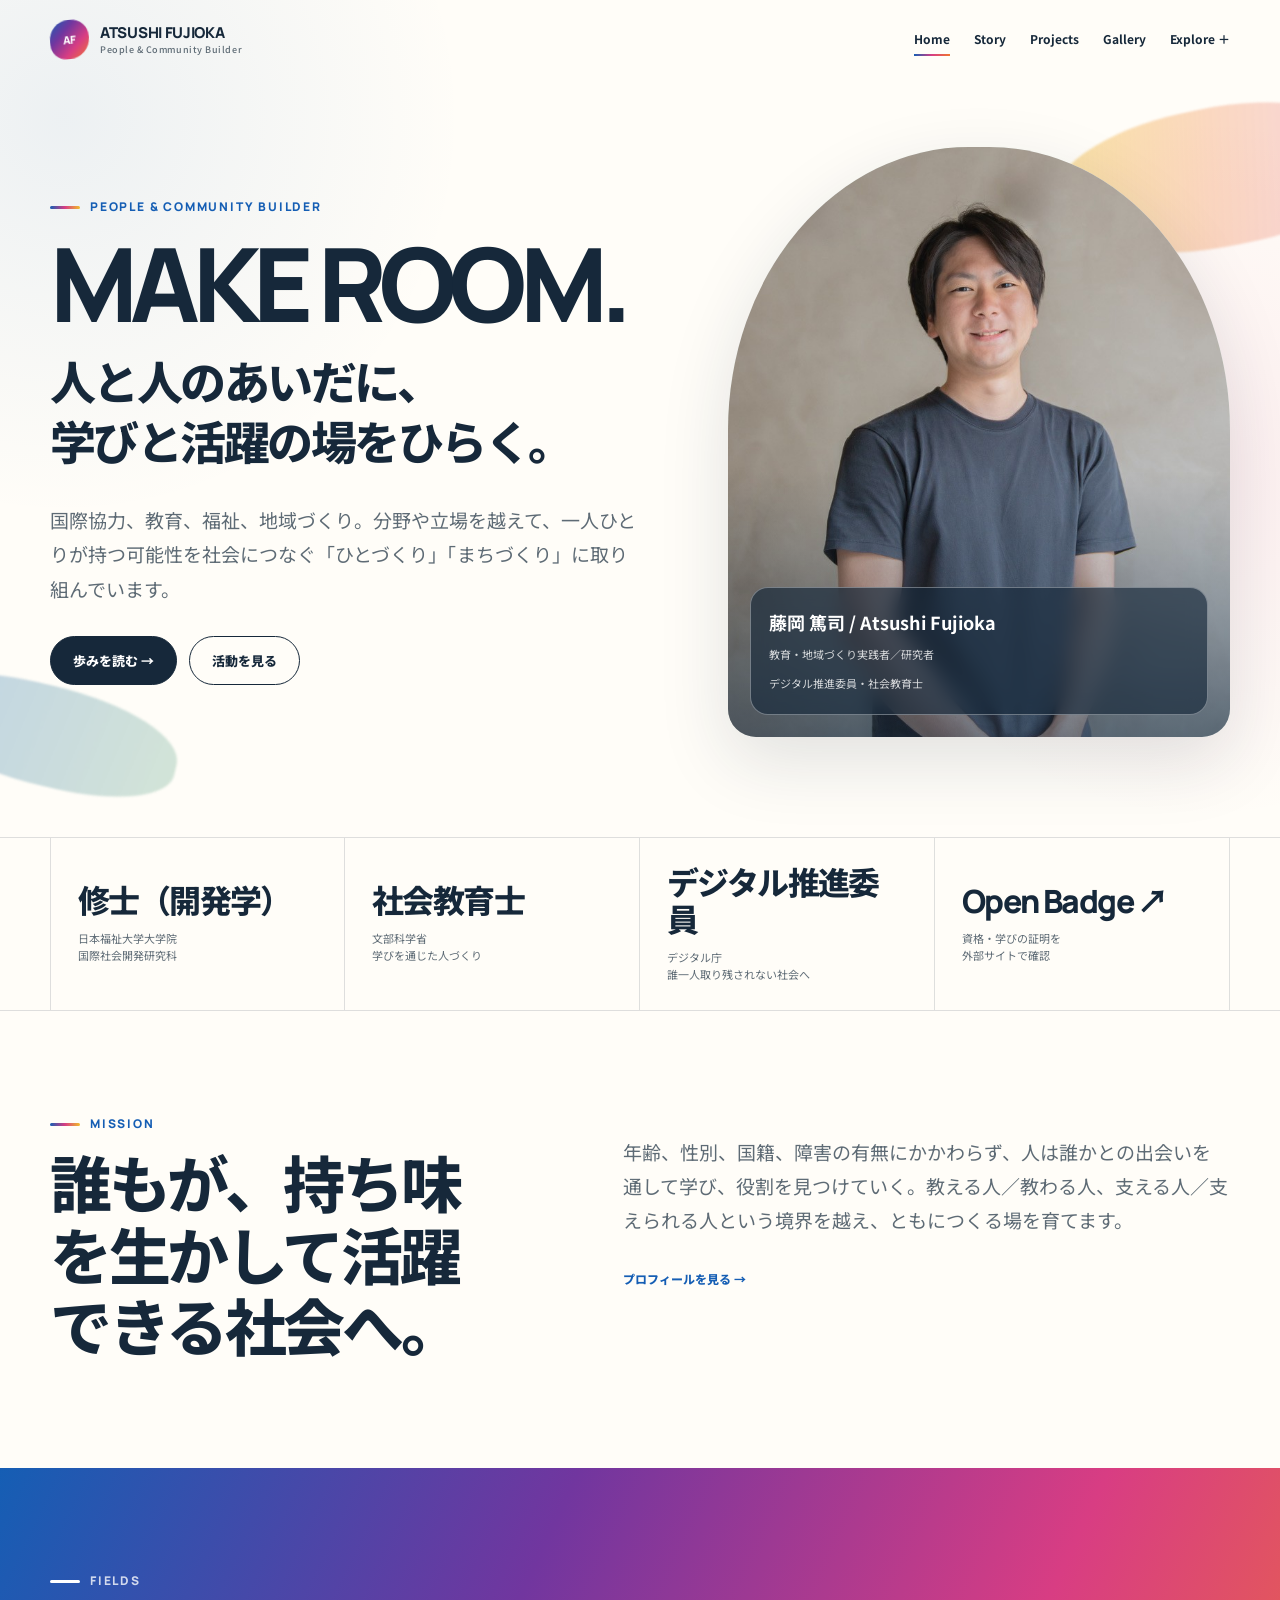
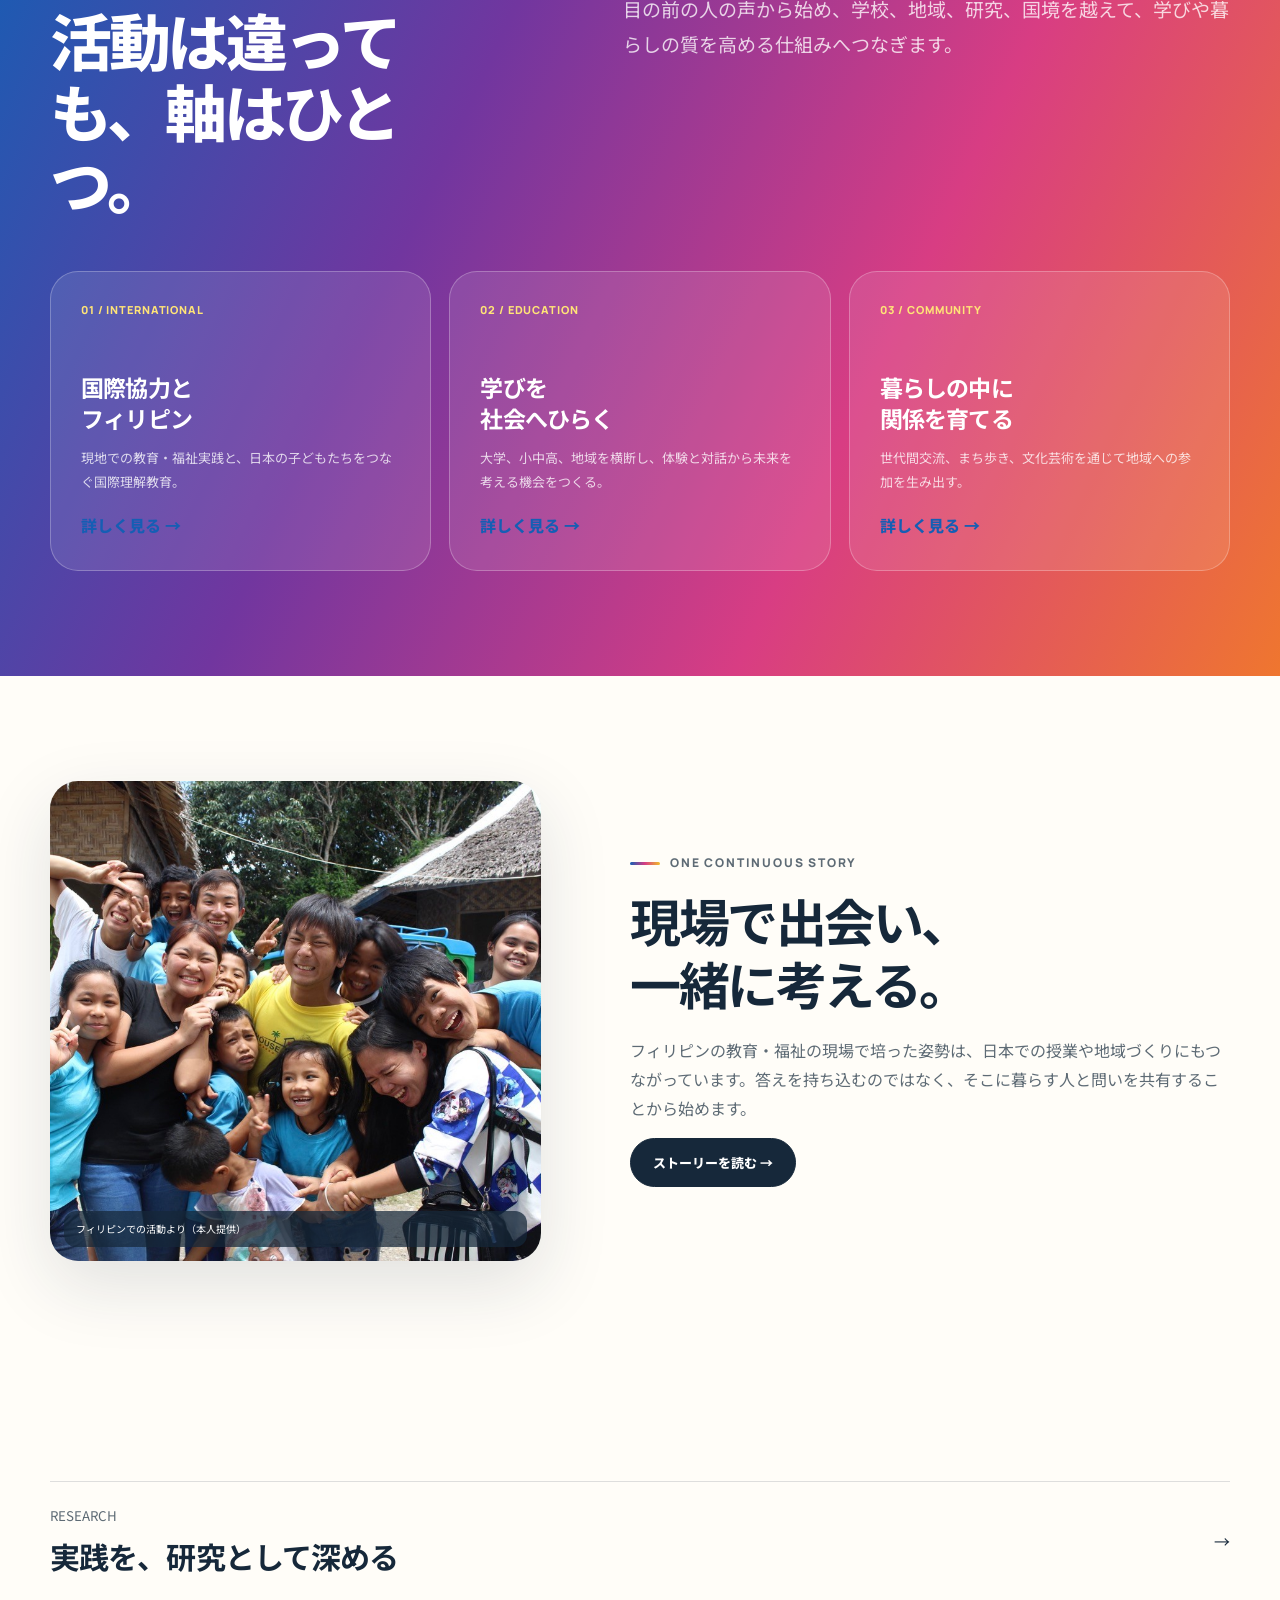
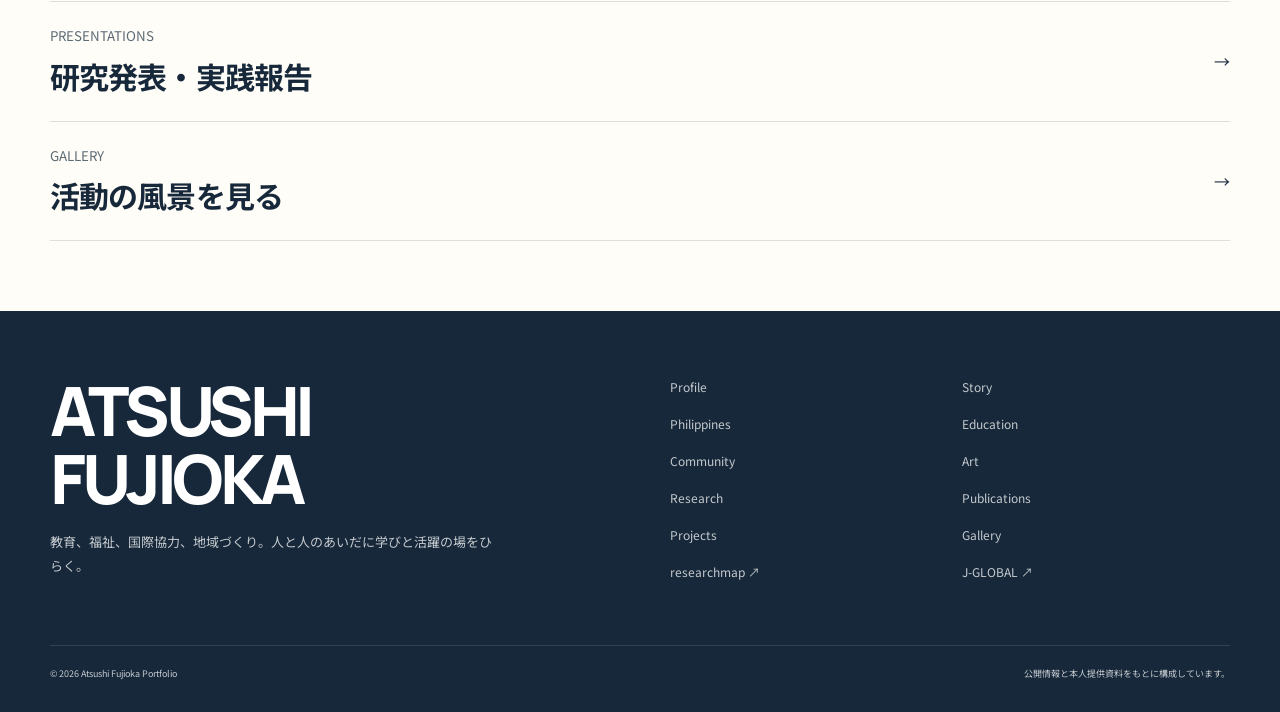
==== index.html @ 7da1eeb3 "Add Atsushi Fujioka portfolio site Present verified education, community, research, and internationa" ====
<!doctype html>
<html lang="ja">
<head>
  <meta charset="utf-8"><meta name="viewport" content="width=device-width,initial-scale=1">
  <meta name="description" content="藤岡篤司の公式ポートフォリオ。国際協力、教育、福祉、地域づくりを横断し、誰もが活躍できる学びと暮らしを育てる実践を紹介します。">
  <meta property="og:title" content="藤岡篤司 | ひとづくり・まちづくり"><meta property="og:description" content="人と人のあいだに、学びと活躍の場をひらく。"><meta property="og:type" content="website"><meta property="og:image" content="assets/images/profile-full.jpg">
  <title>藤岡篤司 | ひとづくり・まちづくり</title>
  <link rel="preconnect" href="https://fonts.googleapis.com"><link rel="preconnect" href="https://fonts.gstatic.com" crossorigin>
  <link href="https://fonts.googleapis.com/css2?family=Manrope:wght@500;700;800&family=Noto+Sans+JP:wght@400;500;700;900&display=swap" rel="stylesheet">
  <link rel="stylesheet" href="styles.css"><script src="script.js" defer></script>
</head>
<body>
  <div data-site-header></div>
  <main id="main">
    <section class="hero"><div class="container hero-grid">
      <div class="hero-copy reveal">
        <p class="eyebrow">People & Community Builder</p>
        <h1 class="display">MAKE ROOM.<span class="jp">人と人のあいだに、<br>学びと活躍の場をひらく。</span></h1>
        <p class="lead">国際協力、教育、福祉、地域づくり。分野や立場を越えて、一人ひとりが持つ可能性を社会につなぐ「ひとづくり」「まちづくり」に取り組んでいます。</p>
        <div class="hero-actions"><a class="button" href="story.html">歩みを読む →</a><a class="button button-light" href="projects.html">活動を見る</a></div>
      </div>
      <figure class="portrait reveal"><img src="assets/images/profile-full.jpg" alt="穏やかな表情で立つ藤岡篤司" width="682" height="1024"><figcaption><strong>藤岡 篤司 / Atsushi Fujioka</strong><span>教育・地域づくり実践者／研究者<br>デジタル推進委員・社会教育士</span></figcaption></figure>
    </div></section>
    <section class="proof-strip"><div class="container proof-grid">
      <div class="proof-item"><span class="proof-value">修士（開発学）</span><span class="proof-label">日本福祉大学大学院<br>国際社会開発研究科</span></div>
      <div class="proof-item"><span class="proof-value">社会教育士</span><span class="proof-label">文部科学省<br>学びを通じた人づくり</span></div>
      <div class="proof-item"><span class="proof-value">デジタル推進委員</span><span class="proof-label">デジタル庁<br>誰一人取り残されない社会へ</span></div>
      <a class="proof-item" href="https://www.openbadge-global.com/api/v1.0/openBadge/v2/Wallet/Public/GetAssertionShare/eGNsNVZVbk5oZUk2REtxVVVteVFwZz09" target="_blank" rel="noopener"><span class="proof-value">Open Badge ↗</span><span class="proof-label">資格・学びの証明を<br>外部サイトで確認</span></a>
    </div></section>
    <section class="section"><div class="container split">
      <div class="reveal"><p class="eyebrow">Mission</p><h2 class="section-title">誰もが、持ち味を生かして活躍できる社会へ。</h2></div>
      <div class="reveal"><p class="lead">年齢、性別、国籍、障害の有無にかかわらず、人は誰かとの出会いを通して学び、役割を見つけていく。教える人／教わる人、支える人／支えられる人という境界を越え、ともにつくる場を育てます。</p><a class="source-link" href="profile.html">プロフィールを見る →</a></div>
    </div></section>
    <section class="section color-band"><div class="container">
      <div class="split"><div class="reveal"><p class="eyebrow">Fields</p><h2 class="section-title">活動は違っても、軸はひとつ。</h2></div><p class="lead reveal">目の前の人の声から始め、学校、地域、研究、国境を越えて、学びや暮らしの質を高める仕組みへつなぎます。</p></div>
      <div class="cards">
        <a class="card reveal" href="philippines.html"><span class="card-tag">01 / INTERNATIONAL</span><h3>国際協力と<br>フィリピン</h3><p>現地での教育・福祉実践と、日本の子どもたちをつなぐ国際理解教育。</p><span class="arrow">詳しく見る →</span></a>
        <a class="card reveal" href="education.html"><span class="card-tag">02 / EDUCATION</span><h3>学びを<br>社会へひらく</h3><p>大学、小中高、地域を横断し、体験と対話から未来を考える機会をつくる。</p><span class="arrow">詳しく見る →</span></a>
        <a class="card reveal" href="community.html"><span class="card-tag">03 / COMMUNITY</span><h3>暮らしの中に<br>関係を育てる</h3><p>世代間交流、まち歩き、文化芸術を通じて地域への参加を生み出す。</p><span class="arrow">詳しく見る →</span></a>
      </div>
    </div></section>
    <section class="section"><div class="container feature">
      <figure class="feature-media reveal"><img src="assets/images/house-of-joy.jpg" alt="フィリピンの子どもたちやスタッフと笑顔で集まる藤岡篤司" width="1024" height="767" loading="lazy"><figcaption>フィリピンでの活動より（本人提供）</figcaption></figure>
      <div class="feature-copy reveal"><p class="eyebrow">One continuous story</p><h2>現場で出会い、<br>一緒に考える。</h2><p>フィリピンの教育・福祉の現場で培った姿勢は、日本での授業や地域づくりにもつながっています。答えを持ち込むのではなく、そこに暮らす人と問いを共有することから始めます。</p><a class="button" href="story.html">ストーリーを読む →</a></div>
    </div></section>
    <section class="section-tight"><div class="container link-list">
      <a href="research.html"><span><small>RESEARCH</small><strong>実践を、研究として深める</strong></span><span>→</span></a>
      <a href="publications.html"><span><small>PRESENTATIONS</small><strong>研究発表・実践報告</strong></span><span>→</span></a>
      <a href="gallery.html"><span><small>GALLERY</small><strong>活動の風景を見る</strong></span><span>→</span></a>
    </div></section>
  </main>
  <div data-site-footer></div>
</body>
</html>
---- styles.css ----
:root {
  --ink: #16283a;
  --muted: #5e6b75;
  --paper: #fffdf8;
  --white: #fff;
  --blue: #155eb4;
  --purple: #71369f;
  --pink: #d83d83;
  --orange: #ef762f;
  --yellow: #f1bd2a;
  --green: #368f62;
  --line: rgba(22, 40, 58, .14);
  --shadow: 0 24px 70px rgba(22, 40, 58, .13);
  --radius: 28px;
  --max: 1180px;
}

* { box-sizing: border-box; }
html { scroll-behavior: smooth; }
body {
  margin: 0;
  color: var(--ink);
  background:
    radial-gradient(circle at 5% 3%, rgba(21,94,180,.08), transparent 25rem),
    radial-gradient(circle at 94% 12%, rgba(216,61,131,.08), transparent 22rem),
    var(--paper);
  font-family: "Noto Sans JP", "Hiragino Kaku Gothic ProN", sans-serif;
  line-height: 1.8;
  -webkit-font-smoothing: antialiased;
}
body.menu-open { overflow: hidden; }
a { color: inherit; text-decoration: none; }
img { display: block; max-width: 100%; }
button { font: inherit; }
.container { width: min(calc(100% - 40px), var(--max)); margin-inline: auto; }
.skip-link { position: fixed; top: 8px; left: 8px; z-index: 300; padding: 10px 16px; color: white; background: var(--ink); transform: translateY(-160%); }
.skip-link:focus { transform: none; }

.site-header { position: sticky; top: 0; z-index: 100; border-bottom: 1px solid transparent; transition: .25s; }
.site-header.scrolled { border-color: var(--line); background: rgba(255,253,248,.92); backdrop-filter: blur(18px); }
.nav { width: min(calc(100% - 40px), var(--max)); min-height: 78px; margin: auto; display: flex; align-items: center; justify-content: space-between; gap: 30px; }
.brand { display: flex; align-items: center; gap: 11px; font: 800 15px/1 "Manrope", sans-serif; letter-spacing: -.02em; }
.brand-mark { width: 39px; height: 39px; border-radius: 50% 44% 52% 40%; display: grid; place-items: center; color: white; background: linear-gradient(135deg,var(--blue),var(--purple),var(--pink),var(--orange)); font-size: 11px; transform: rotate(-5deg); }
.brand small { display: block; margin-top: 5px; color: var(--muted); font: 500 9px/1 "Noto Sans JP", sans-serif; letter-spacing: .06em; }
.nav-links { display: flex; align-items: center; gap: 24px; font-size: 12px; font-weight: 700; }
.nav-links > a, .menu-button { position: relative; border: 0; padding: 8px 0; color: inherit; background: none; cursor: pointer; }
.nav-links > a::after, .menu-button::after { content: ""; position: absolute; right: 100%; bottom: 2px; left: 0; height: 2px; background: linear-gradient(90deg,var(--blue),var(--pink),var(--orange)); transition: .2s; }
.nav-links > a:hover::after, .nav-links > a[aria-current="page"]::after, .menu-button:hover::after { right: 0; }
.menu-wrap { position: relative; }
.menu-button { font-weight: 700; }
.dropdown { position: absolute; top: calc(100% + 12px); right: 0; width: 560px; padding: 24px; border: 1px solid var(--line); border-radius: 24px; display: grid; grid-template-columns: repeat(2,1fr); gap: 5px 18px; background: rgba(255,255,255,.98); box-shadow: var(--shadow); opacity: 0; visibility: hidden; transform: translateY(-8px); transition: .2s; }
.menu-wrap:hover .dropdown, .menu-wrap:focus-within .dropdown { opacity: 1; visibility: visible; transform: none; }
.dropdown a { padding: 12px; border-radius: 12px; }
.dropdown a:hover, .dropdown a[aria-current="page"] { color: var(--blue); background: #f1f6fc; }
.nav-toggle { display: none; border: 0; background: none; padding: 8px; cursor: pointer; }
.nav-toggle span { display: block; width: 25px; height: 2px; margin: 5px; background: var(--ink); }

.hero { position: relative; padding: 68px 0 100px; overflow: hidden; }
.hero::before, .hero::after { content: ""; position: absolute; border-radius: 48% 52% 42% 58%; filter: blur(1px); pointer-events: none; }
.hero::before { top: 4%; right: -90px; width: 320px; height: 140px; background: linear-gradient(100deg,rgba(241,189,42,.42),rgba(239,118,47,.28),rgba(216,61,131,.2)); transform: rotate(-12deg); }
.hero::after { bottom: 7%; left: -100px; width: 280px; height: 100px; background: linear-gradient(100deg,rgba(21,94,180,.28),rgba(54,143,98,.22)); transform: rotate(13deg); }
.hero-grid { display: grid; grid-template-columns: 1.08fr .92fr; gap: clamp(42px,7vw,92px); align-items: center; }
.eyebrow { display: flex; align-items: center; gap: 10px; margin: 0 0 17px; color: var(--blue); font: 800 12px/1.4 "Manrope",sans-serif; letter-spacing: .15em; text-transform: uppercase; }
.eyebrow::before { content: ""; width: 30px; height: 3px; border-radius: 9px; background: linear-gradient(90deg,var(--blue),var(--pink),var(--yellow)); }
.display { margin: 0; max-width: 900px; font: 800 clamp(49px,8vw,105px)/.98 "Manrope","Noto Sans JP",sans-serif; letter-spacing: -.075em; }
.display .jp { display: block; margin-top: 20px; font-size: .45em; line-height: 1.3; letter-spacing: -.055em; }
.lead { max-width: 700px; color: var(--muted); font-size: clamp(16px,1.7vw,19px); }
.hero-copy .lead { margin: 30px 0; }
.hero-actions { display: flex; flex-wrap: wrap; gap: 12px; }
.button { display: inline-flex; align-items: center; justify-content: center; gap: 9px; min-height: 49px; padding: 0 22px; border: 1px solid var(--ink); border-radius: 999px; color: white; background: var(--ink); font-size: 13px; font-weight: 800; transition: .2s; }
.button:hover { transform: translateY(-2px); box-shadow: 0 12px 30px rgba(22,40,58,.18); }
.button-light { color: var(--ink); background: transparent; }
.portrait { position: relative; min-height: 590px; margin: 0; border-radius: 48% 48% 28px 28px; overflow: hidden; background: #edf5f1; box-shadow: var(--shadow); }
.portrait img { position: absolute; inset: 0; width: 100%; height: 100%; object-fit: cover; object-position: center 25%; }
.portrait::after { content: ""; position: absolute; inset: 0; background: linear-gradient(to top,rgba(22,40,58,.58),transparent 45%); }
.portrait figcaption { position: absolute; right: 22px; bottom: 22px; left: 22px; z-index: 2; padding: 18px; border: 1px solid rgba(255,255,255,.34); border-radius: 18px; color: white; background: rgba(22,40,58,.66); backdrop-filter: blur(10px); }
.portrait figcaption strong { display: block; font-size: 18px; }
.portrait figcaption span { font-size: 11px; opacity: .8; }

.proof-strip { border-block: 1px solid var(--line); }
.proof-grid { display: grid; grid-template-columns: repeat(4,1fr); }
.proof-item { min-height: 145px; padding: 27px; border-right: 1px solid var(--line); display: flex; flex-direction: column; justify-content: center; }
.proof-item:first-child { border-left: 1px solid var(--line); }
.proof-value { font: 800 clamp(21px,2.5vw,34px)/1.15 "Manrope","Noto Sans JP",sans-serif; letter-spacing: -.05em; }
.proof-label { margin-top: 10px; color: var(--muted); font-size: 11px; line-height: 1.55; }

.section { position: relative; padding: 105px 0; }
.section-tight { padding: 70px 0; }
.section-title { margin: 0; max-width: 800px; font: 800 clamp(34px,5vw,62px)/1.15 "Manrope","Noto Sans JP",sans-serif; letter-spacing: -.055em; }
.split { display: grid; grid-template-columns: .86fr 1.14fr; gap: 9vw; align-items: start; }
.cards { display: grid; grid-template-columns: repeat(3,1fr); gap: 18px; margin-top: 50px; }
.card { min-height: 300px; padding: 30px; border: 1px solid var(--line); border-radius: var(--radius); display: flex; flex-direction: column; background: rgba(255,255,255,.56); transition: .25s; }
a.card:hover { transform: translateY(-6px); background: white; box-shadow: 0 18px 50px rgba(22,40,58,.1); }
.card-tag { margin-bottom: auto; color: var(--pink); font: 800 11px "Manrope",sans-serif; letter-spacing: .08em; }
.card h3 { margin: 38px 0 12px; font-size: 23px; line-height: 1.35; letter-spacing: -.035em; }
.card p { margin: 0; color: var(--muted); font-size: 13px; }
.card .arrow { margin-top: 18px; color: var(--blue); font-weight: 800; }
.color-band { color: white; background: linear-gradient(115deg,var(--blue),var(--purple) 35%,var(--pink) 67%,var(--orange)); }
.color-band .eyebrow, .color-band .lead, .color-band .card p { color: rgba(255,255,255,.78); }
.color-band .eyebrow::before { background: white; }
.color-band .card { border-color: rgba(255,255,255,.25); background: rgba(255,255,255,.1); }
.color-band .card-tag { color: #ffe477; }

.page-hero { padding: 80px 0 65px; overflow: hidden; }
.page-hero .display { font-size: clamp(46px,7.5vw,92px); }
.page-hero .lead { margin-top: 28px; }
.breadcrumb { margin-bottom: 25px; color: var(--muted); font-size: 11px; }
.breadcrumb a:hover { color: var(--blue); }
.feature { display: grid; grid-template-columns: .9fr 1.1fr; gap: 7vw; align-items: center; }
.feature.reverse { grid-template-columns: 1.1fr .9fr; }
.feature-media { position: relative; min-height: 480px; margin: 0; border-radius: 28px; overflow: hidden; background: #eaf1ef; box-shadow: var(--shadow); }
.feature-media img { position: absolute; inset: 0; width: 100%; height: 100%; object-fit: cover; }
.feature-media figcaption { position: absolute; right: 14px; bottom: 14px; left: 14px; padding: 9px 12px; border-radius: 12px; color: white; background: rgba(22,40,58,.72); font-size: 10px; }
.feature-copy h2 { margin: 0 0 20px; font-size: clamp(31px,4vw,51px); line-height: 1.25; letter-spacing: -.05em; }
.feature-copy p { color: var(--muted); }
.source-link { display: inline-flex; gap: 7px; align-items: center; margin-top: 12px; color: var(--blue); font-size: 12px; font-weight: 800; }
.source-link:hover { text-decoration: underline; }

.timeline { margin-top: 55px; border-top: 1px solid var(--line); }
.timeline-row { display: grid; grid-template-columns: 120px 1fr; gap: 38px; padding: 30px 0; border-bottom: 1px solid var(--line); }
.timeline-year { color: var(--pink); font: 800 13px "Manrope",sans-serif; }
.timeline-row h3 { margin: 0 0 8px; font-size: 20px; }
.timeline-row p { margin: 0; color: var(--muted); }
.link-list { margin-top: 45px; border-top: 1px solid var(--line); }
.link-list a { min-height: 104px; padding: 18px 0; border-bottom: 1px solid var(--line); display: grid; grid-template-columns: 1fr auto; align-items: center; gap: 20px; transition: .2s; }
.link-list a:hover { padding-inline: 12px; color: var(--blue); }
.link-list strong { display: block; font-size: clamp(19px,2.5vw,30px); letter-spacing: -.03em; }
.link-list small { color: var(--muted); }
.page-nav { display: grid; grid-template-columns: repeat(2,1fr); margin-top: 30px; border-top: 1px solid var(--line); }
.page-nav a { padding: 24px; border-bottom: 1px solid var(--line); }
.page-nav a:last-child { text-align: right; }
.page-nav a:hover { color: var(--blue); }

.gallery { columns: 3 300px; column-gap: 18px; margin-top: 44px; }
.gallery figure { break-inside: avoid; margin: 0 0 18px; border-radius: 20px; overflow: hidden; background: white; box-shadow: 0 12px 36px rgba(22,40,58,.1); }
.gallery img { width: 100%; height: auto; }
.gallery figcaption { padding: 14px 16px 17px; color: var(--muted); font-size: 11px; }
.publication { padding: 28px 0; border-top: 1px solid var(--line); display: grid; grid-template-columns: 90px 1fr; gap: 30px; }
.publication:last-child { border-bottom: 1px solid var(--line); }
.publication time { color: var(--pink); font: 800 13px "Manrope",sans-serif; }
.publication h3 { margin: 0 0 8px; font-size: 19px; }
.publication p { margin: 0; color: var(--muted); font-size: 13px; }
.notice { padding: 24px; border-left: 4px solid var(--yellow); border-radius: 0 18px 18px 0; color: var(--muted); background: rgba(241,189,42,.11); font-size: 13px; }

.site-footer { padding: 65px 0 30px; color: rgba(255,255,255,.75); background: var(--ink); }
.footer-grid { display: grid; grid-template-columns: 1fr 1fr; gap: 60px; }
.footer-name { margin: 0; color: white; font: 800 clamp(36px,6vw,68px)/1 "Manrope",sans-serif; letter-spacing: -.065em; }
.footer-tagline { max-width: 450px; margin-top: 18px; font-size: 13px; }
.footer-links { display: grid; grid-template-columns: repeat(2,1fr); gap: 8px 24px; font-size: 12px; }
.footer-links a:hover { color: #ffe477; }
.footer-bottom { margin-top: 55px; padding-top: 20px; border-top: 1px solid rgba(255,255,255,.12); display: flex; justify-content: space-between; gap: 20px; font-size: 9px; }
.reveal { opacity: 0; transform: translateY(22px); transition: opacity .65s,transform .65s; }
.reveal.visible { opacity: 1; transform: none; }

@media (max-width: 900px) {
  .nav-toggle { display: block; position: relative; z-index: 102; }
  .nav-links { position: fixed; inset: 0; z-index: 101; padding: 95px 28px 35px; flex-direction: column; align-items: flex-start; overflow-y: auto; color: var(--ink); background: var(--paper); transform: translateX(100%); transition: .25s; font-size: 20px; }
  .nav-links.open { transform: none; }
  .menu-wrap { width: 100%; }
  .menu-button { display: none; }
  .dropdown { position: static; width: 100%; padding: 5px 0; border: 0; grid-template-columns: 1fr; background: none; box-shadow: none; opacity: 1; visibility: visible; transform: none; font-size: 16px; }
  .dropdown a { padding: 8px 0; }
  .hero-grid,.split,.feature,.feature.reverse,.footer-grid { grid-template-columns: 1fr; }
  .hero-grid { gap: 48px; }
  .portrait { min-height: 530px; }
  .proof-grid { grid-template-columns: repeat(2,1fr); }
  .proof-item:nth-child(3) { border-left: 1px solid var(--line); }
  .cards { grid-template-columns: 1fr; }
  .card { min-height: 230px; }
  .feature.reverse .feature-media { order: 0; }
  .feature.reverse .feature-copy { order: 1; }
}
@media (max-width: 560px) {
  .container,.nav { width: min(calc(100% - 28px),var(--max)); }
  .nav { min-height: 68px; }
  .brand small { display: none; }
  .hero { padding-top: 42px; }
  .display { font-size: 51px; }
  .hero-actions { flex-direction: column; align-items: stretch; }
  .portrait { min-height: 440px; border-radius: 42% 42% 22px 22px; }
  .proof-item { min-height: 124px; padding: 18px; }
  .section { padding: 78px 0; }
  .feature-media { min-height: 370px; }
  .timeline-row,.publication { grid-template-columns: 1fr; gap: 8px; }
  .page-nav { grid-template-columns: 1fr; }
  .page-nav a:last-child { text-align: left; }
  .footer-links { grid-template-columns: 1fr; }
  .footer-bottom { flex-direction: column; }
}
@media (prefers-reduced-motion: reduce) {
  html { scroll-behavior: auto; }
  *,*::before,*::after { animation-duration: .01ms !important; transition-duration: .01ms !important; }
  .reveal { opacity: 1; transform: none; }
}
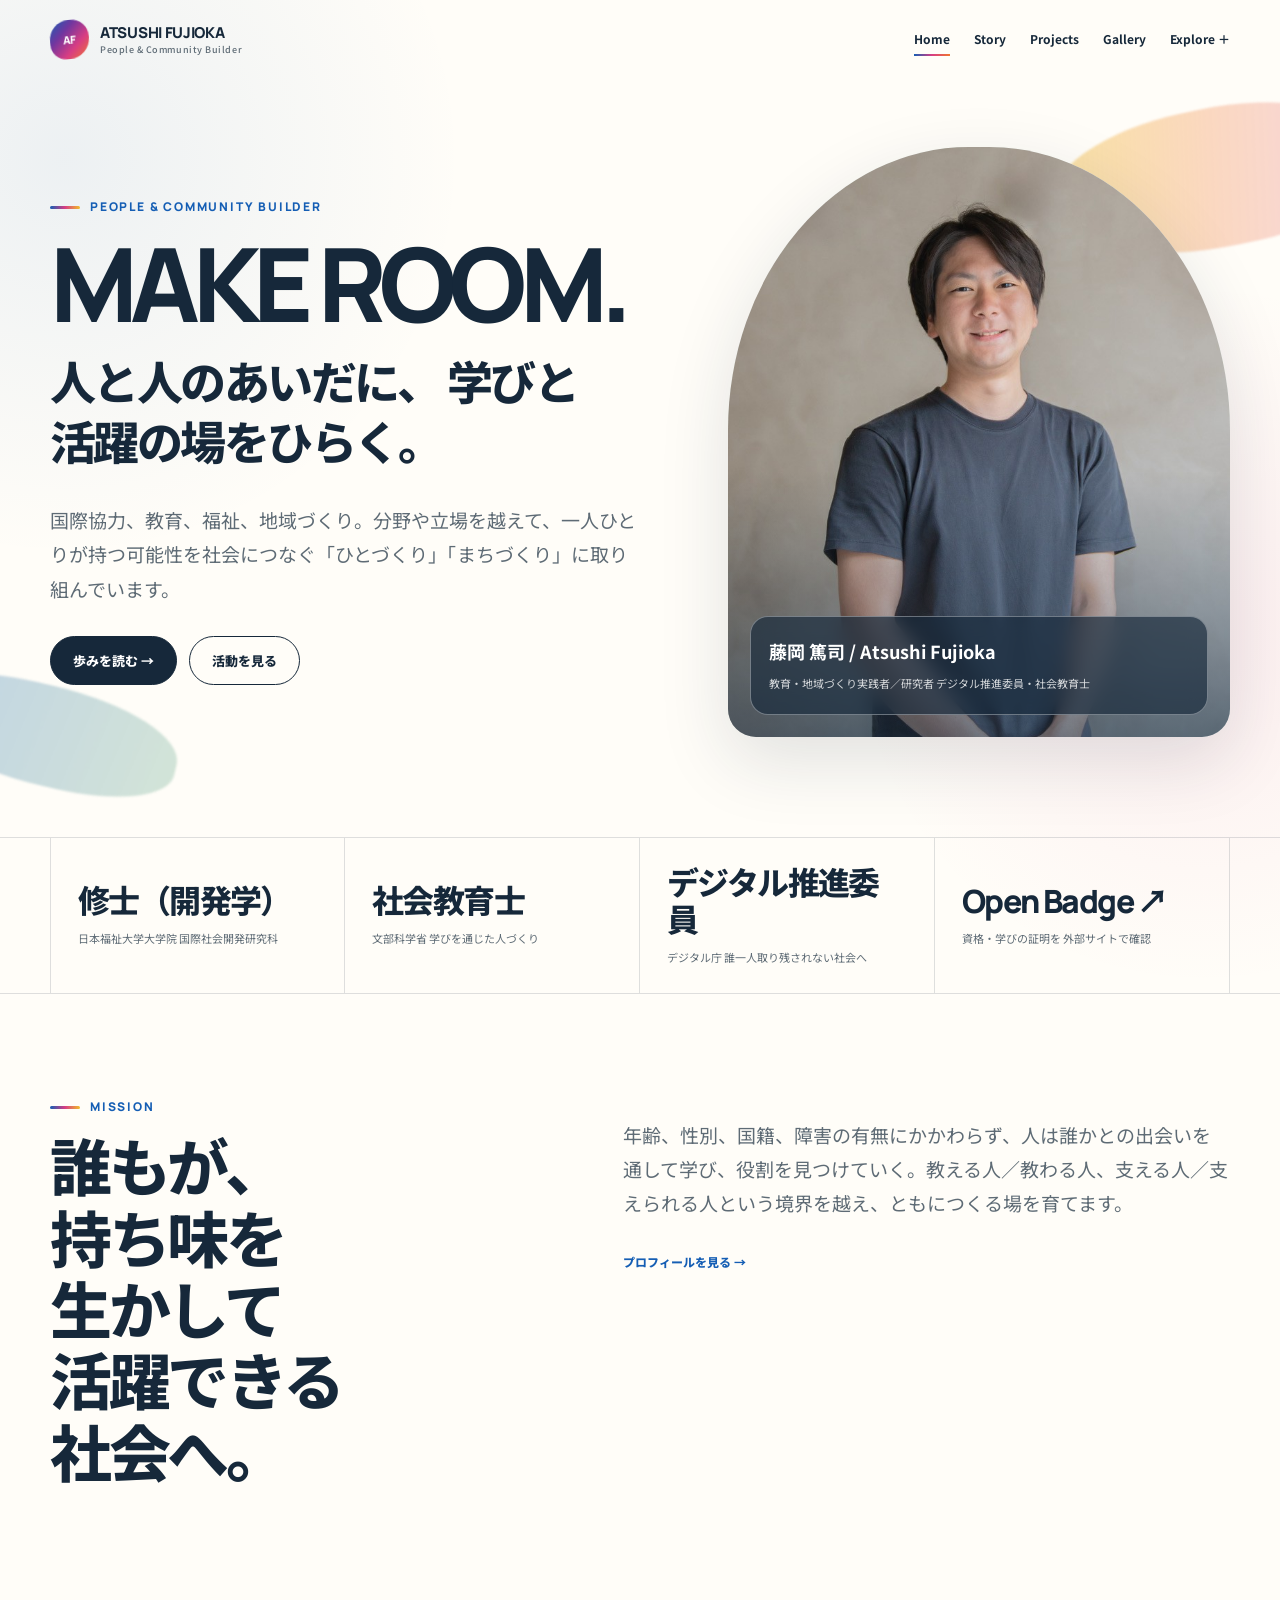
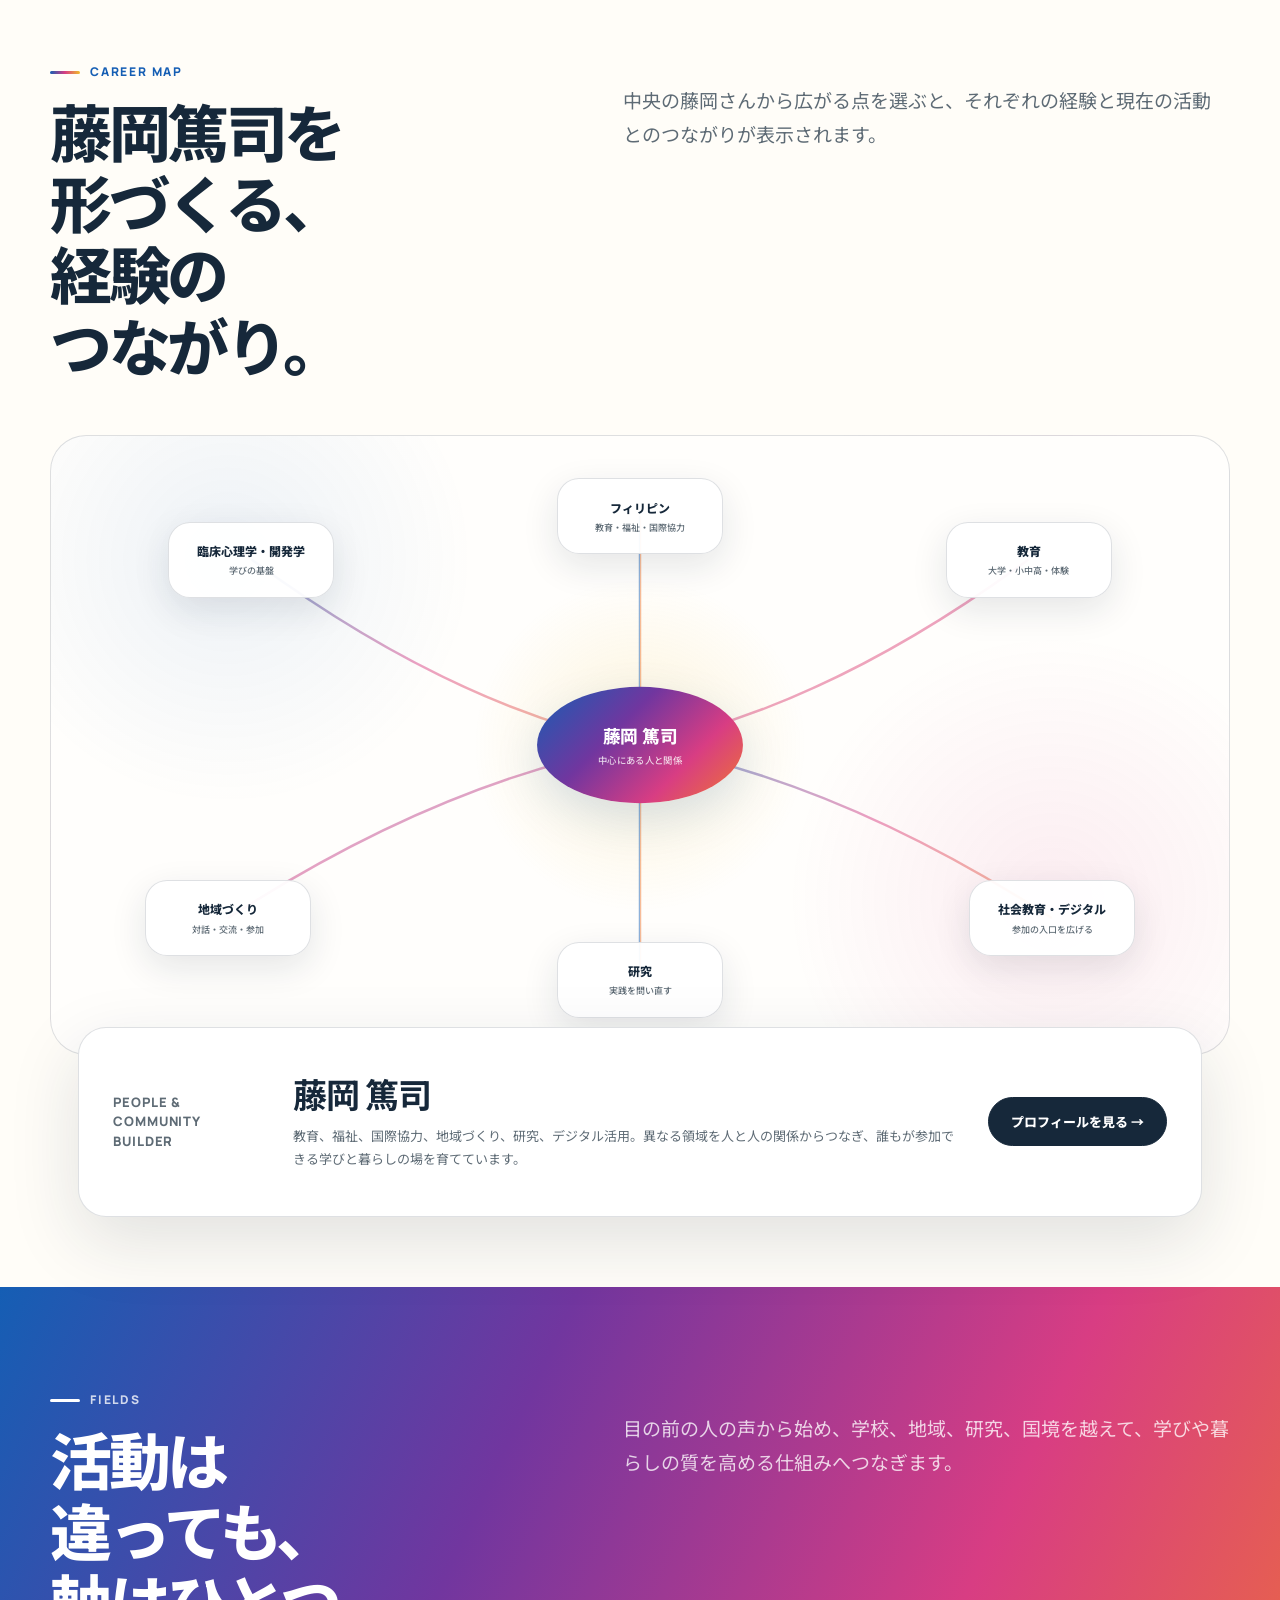
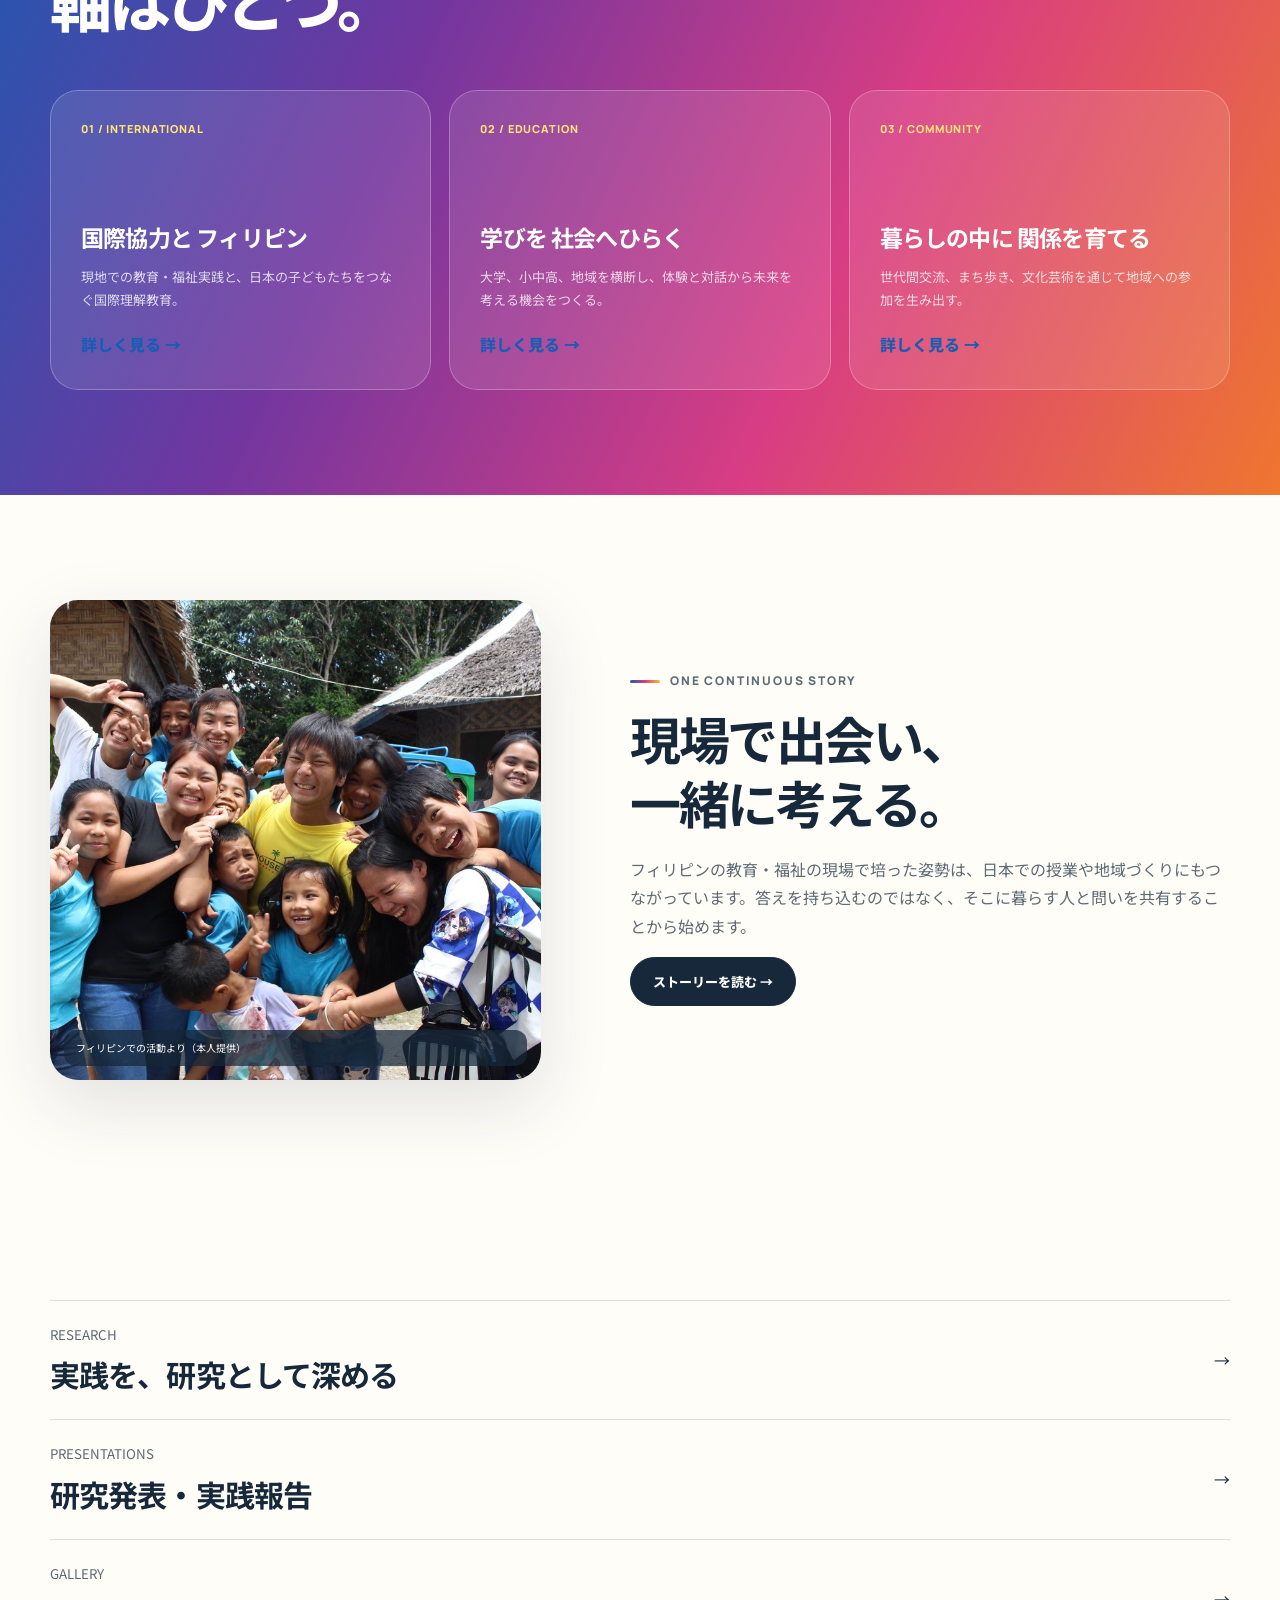
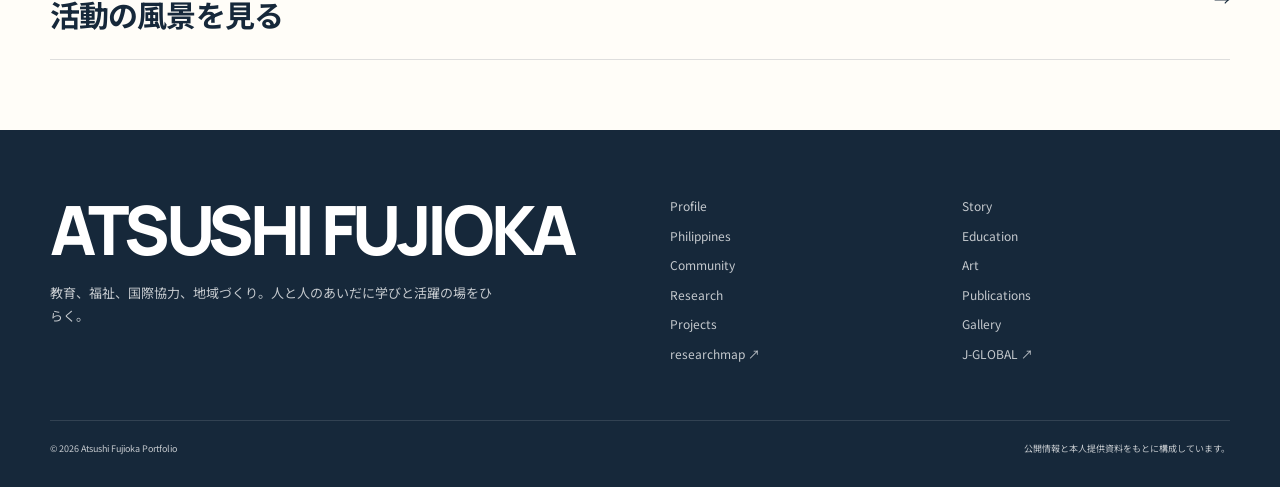
==== commit 64eb28ba: "Improve responsive layout and career storytelling Let content wrap naturally on every screen size an" ====
--- a/index.html
+++ b/index.html
@@ -15,33 +15,55 @@
     <section class="hero"><div class="container hero-grid">
       <div class="hero-copy reveal">
         <p class="eyebrow">People & Community Builder</p>
-        <h1 class="display">MAKE ROOM.<span class="jp">人と人のあいだに、<br>学びと活躍の場をひらく。</span></h1>
+        <h1 class="display">MAKE ROOM.<span class="jp">人と人のあいだに、 学びと活躍の場をひらく。</span></h1>
         <p class="lead">国際協力、教育、福祉、地域づくり。分野や立場を越えて、一人ひとりが持つ可能性を社会につなぐ「ひとづくり」「まちづくり」に取り組んでいます。</p>
         <div class="hero-actions"><a class="button" href="story.html">歩みを読む →</a><a class="button button-light" href="projects.html">活動を見る</a></div>
       </div>
-      <figure class="portrait reveal"><img src="assets/images/profile-full.jpg" alt="穏やかな表情で立つ藤岡篤司" width="682" height="1024"><figcaption><strong>藤岡 篤司 / Atsushi Fujioka</strong><span>教育・地域づくり実践者／研究者<br>デジタル推進委員・社会教育士</span></figcaption></figure>
+      <figure class="portrait reveal"><img src="assets/images/profile-full.jpg" alt="穏やかな表情で立つ藤岡篤司" width="682" height="1024"><figcaption><strong>藤岡 篤司 / Atsushi Fujioka</strong><span>教育・地域づくり実践者／研究者 デジタル推進委員・社会教育士</span></figcaption></figure>
     </div></section>
     <section class="proof-strip"><div class="container proof-grid">
-      <div class="proof-item"><span class="proof-value">修士（開発学）</span><span class="proof-label">日本福祉大学大学院<br>国際社会開発研究科</span></div>
-      <div class="proof-item"><span class="proof-value">社会教育士</span><span class="proof-label">文部科学省<br>学びを通じた人づくり</span></div>
-      <div class="proof-item"><span class="proof-value">デジタル推進委員</span><span class="proof-label">デジタル庁<br>誰一人取り残されない社会へ</span></div>
-      <a class="proof-item" href="https://www.openbadge-global.com/api/v1.0/openBadge/v2/Wallet/Public/GetAssertionShare/eGNsNVZVbk5oZUk2REtxVVVteVFwZz09" target="_blank" rel="noopener"><span class="proof-value">Open Badge ↗</span><span class="proof-label">資格・学びの証明を<br>外部サイトで確認</span></a>
+      <div class="proof-item"><span class="proof-value">修士（開発学）</span><span class="proof-label">日本福祉大学大学院 国際社会開発研究科</span></div>
+      <div class="proof-item"><span class="proof-value">社会教育士</span><span class="proof-label">文部科学省 学びを通じた人づくり</span></div>
+      <div class="proof-item"><span class="proof-value">デジタル推進委員</span><span class="proof-label">デジタル庁 誰一人取り残されない社会へ</span></div>
+      <a class="proof-item" href="https://www.openbadge-global.com/api/v1.0/openBadge/v2/Wallet/Public/GetAssertionShare/eGNsNVZVbk5oZUk2REtxVVVteVFwZz09" target="_blank" rel="noopener"><span class="proof-value">Open Badge ↗</span><span class="proof-label">資格・学びの証明を 外部サイトで確認</span></a>
     </div></section>
     <section class="section"><div class="container split">
       <div class="reveal"><p class="eyebrow">Mission</p><h2 class="section-title">誰もが、持ち味を生かして活躍できる社会へ。</h2></div>
       <div class="reveal"><p class="lead">年齢、性別、国籍、障害の有無にかかわらず、人は誰かとの出会いを通して学び、役割を見つけていく。教える人／教わる人、支える人／支えられる人という境界を越え、ともにつくる場を育てます。</p><a class="source-link" href="profile.html">プロフィールを見る →</a></div>
     </div></section>
+    <section class="section-tight"><div class="container">
+      <div class="split reveal"><div><p class="eyebrow">Career Map</p><h2 class="section-title">藤岡篤司を形づくる、経験のつながり。</h2></div><p class="lead">中央の藤岡さんから広がる点を選ぶと、それぞれの経験と現在の活動とのつながりが表示されます。</p></div>
+      <div class="career-map reveal" data-career-map>
+        <div class="career-map-stage">
+          <svg class="career-map-lines" aria-hidden="true">
+            <defs><linearGradient id="career-line-gradient" x1="0" y1="0" x2="1" y2="1"><stop offset="0" stop-color="#155eb4"/><stop offset=".5" stop-color="#d83d83"/><stop offset="1" stop-color="#ef762f"/></linearGradient></defs>
+          </svg>
+          <button class="map-node map-node-center" id="map-center" type="button" style="--x:50%;--y:50%" data-map-node data-label="藤岡 篤司" data-meta="PEOPLE & COMMUNITY BUILDER" data-detail="教育、福祉、国際協力、地域づくり、研究、デジタル活用。異なる領域を人と人の関係からつなぎ、誰もが参加できる学びと暮らしの場を育てています。" data-href="profile.html" data-link="プロフィールを見る" aria-pressed="true">藤岡 篤司<small>中心にある人と関係</small></button>
+          <button class="map-node" type="button" style="--x:17%;--y:20%" data-map-node data-label="学びの基盤" data-meta="2009—2022 / PSYCHOLOGY & DEVELOPMENT" data-detail="臨床心理学を学び、フィリピンでの実践を経て、大学院で修士（開発学）を取得。人の内面と社会・地域の両方を捉える視点を培いました。" data-href="profile.html" data-link="学歴・経歴を見る">臨床心理学・開発学<small>学びの基盤</small></button>
+          <button class="map-node" type="button" style="--x:50%;--y:13%" data-map-node data-label="フィリピン" data-meta="2015頃— / INTERNATIONAL COOPERATION" data-detail="House of Joyやサンロケ小学校を中心に、子ども、家族、学校と関係を築きました。未来教室や日本との学校交流へ経験をつないでいます。" data-href="philippines.html" data-link="フィリピンでの活動">フィリピン<small>教育・福祉・国際協力</small></button>
+          <button class="map-node" type="button" style="--x:83%;--y:20%" data-map-node data-label="教育" data-meta="2019— / UNIVERSITY & SCHOOL" data-detail="大学講師、国際理解教育、キャリア対話、農林業体験、部活動指導。学校の内外にある人や地域を学びの資源としてつないでいます。" data-href="education.html" data-link="教育実践を見る">教育<small>大学・小中高・体験</small></button>
+          <button class="map-node" type="button" style="--x:15%;--y:78%" data-map-node data-label="地域づくり" data-meta="2022— / COMMUNITY DEVELOPMENT" data-detail="SUNトーク、ツワトーク、にちはらクエストなどを通じ、世代や立場を越えた対話と地域参加のきっかけをつくっています。" data-href="community.html" data-link="地域づくりを見る">地域づくり<small>対話・交流・参加</small></button>
+          <button class="map-node" type="button" style="--x:50%;--y:88%" data-map-node data-label="研究" data-meta="2019— / PRACTICE & RESEARCH" data-detail="フィリピンの学習困難児支援、ICT、人生体験型学習、アートとまちづくりを研究。現場と研究を往復し、実践知を共有しています。" data-href="research.html" data-link="研究領域を見る">研究<small>実践を問い直す</small></button>
+          <button class="map-node" type="button" style="--x:85%;--y:78%" data-map-node data-label="社会教育・デジタル" data-meta="CURRENT / INCLUSIVE PARTICIPATION" data-detail="社会教育士、デジタル推進委員として、学びとデジタル活用の両面から、誰一人取り残されない参加の場づくりに取り組んでいます。" data-href="profile.html" data-link="肩書と現在の活動">社会教育・デジタル<small>参加の入口を広げる</small></button>
+        </div>
+        <div class="career-map-detail" aria-live="polite">
+          <p class="career-map-detail-meta" data-map-meta>PEOPLE & COMMUNITY BUILDER</p>
+          <div><h3 data-map-title>藤岡 篤司</h3><p data-map-detail>教育、福祉、国際協力、地域づくり、研究、デジタル活用。異なる領域を人と人の関係からつなぎ、誰もが参加できる学びと暮らしの場を育てています。</p></div>
+          <a class="button" data-map-link href="profile.html">プロフィールを見る →</a>
+        </div>
+      </div>
+    </div></section>
     <section class="section color-band"><div class="container">
       <div class="split"><div class="reveal"><p class="eyebrow">Fields</p><h2 class="section-title">活動は違っても、軸はひとつ。</h2></div><p class="lead reveal">目の前の人の声から始め、学校、地域、研究、国境を越えて、学びや暮らしの質を高める仕組みへつなぎます。</p></div>
       <div class="cards">
-        <a class="card reveal" href="philippines.html"><span class="card-tag">01 / INTERNATIONAL</span><h3>国際協力と<br>フィリピン</h3><p>現地での教育・福祉実践と、日本の子どもたちをつなぐ国際理解教育。</p><span class="arrow">詳しく見る →</span></a>
-        <a class="card reveal" href="education.html"><span class="card-tag">02 / EDUCATION</span><h3>学びを<br>社会へひらく</h3><p>大学、小中高、地域を横断し、体験と対話から未来を考える機会をつくる。</p><span class="arrow">詳しく見る →</span></a>
-        <a class="card reveal" href="community.html"><span class="card-tag">03 / COMMUNITY</span><h3>暮らしの中に<br>関係を育てる</h3><p>世代間交流、まち歩き、文化芸術を通じて地域への参加を生み出す。</p><span class="arrow">詳しく見る →</span></a>
+        <a class="card reveal" href="philippines.html"><span class="card-tag">01 / INTERNATIONAL</span><h3>国際協力と フィリピン</h3><p>現地での教育・福祉実践と、日本の子どもたちをつなぐ国際理解教育。</p><span class="arrow">詳しく見る →</span></a>
+        <a class="card reveal" href="education.html"><span class="card-tag">02 / EDUCATION</span><h3>学びを 社会へひらく</h3><p>大学、小中高、地域を横断し、体験と対話から未来を考える機会をつくる。</p><span class="arrow">詳しく見る →</span></a>
+        <a class="card reveal" href="community.html"><span class="card-tag">03 / COMMUNITY</span><h3>暮らしの中に 関係を育てる</h3><p>世代間交流、まち歩き、文化芸術を通じて地域への参加を生み出す。</p><span class="arrow">詳しく見る →</span></a>
       </div>
     </div></section>
     <section class="section"><div class="container feature">
       <figure class="feature-media reveal"><img src="assets/images/house-of-joy.jpg" alt="フィリピンの子どもたちやスタッフと笑顔で集まる藤岡篤司" width="1024" height="767" loading="lazy"><figcaption>フィリピンでの活動より（本人提供）</figcaption></figure>
-      <div class="feature-copy reveal"><p class="eyebrow">One continuous story</p><h2>現場で出会い、<br>一緒に考える。</h2><p>フィリピンの教育・福祉の現場で培った姿勢は、日本での授業や地域づくりにもつながっています。答えを持ち込むのではなく、そこに暮らす人と問いを共有することから始めます。</p><a class="button" href="story.html">ストーリーを読む →</a></div>
+      <div class="feature-copy reveal"><p class="eyebrow">One continuous story</p><h2>現場で出会い、 一緒に考える。</h2><p>フィリピンの教育・福祉の現場で培った姿勢は、日本での授業や地域づくりにもつながっています。答えを持ち込むのではなく、そこに暮らす人と問いを共有することから始めます。</p><a class="button" href="story.html">ストーリーを読む →</a></div>
     </div></section>
     <section class="section-tight"><div class="container link-list">
       <a href="research.html"><span><small>RESEARCH</small><strong>実践を、研究として深める</strong></span><span>→</span></a>
--- a/styles.css
+++ b/styles.css
@@ -26,6 +26,8 @@
     var(--paper);
   font-family: "Noto Sans JP", "Hiragino Kaku Gothic ProN", sans-serif;
   line-height: 1.8;
+  overflow-wrap: break-word;
+  overflow-x: clip;
   -webkit-font-smoothing: antialiased;
 }
 body.menu-open { overflow: hidden; }
@@ -62,8 +64,8 @@
 .hero-grid { display: grid; grid-template-columns: 1.08fr .92fr; gap: clamp(42px,7vw,92px); align-items: center; }
 .eyebrow { display: flex; align-items: center; gap: 10px; margin: 0 0 17px; color: var(--blue); font: 800 12px/1.4 "Manrope",sans-serif; letter-spacing: .15em; text-transform: uppercase; }
 .eyebrow::before { content: ""; width: 30px; height: 3px; border-radius: 9px; background: linear-gradient(90deg,var(--blue),var(--pink),var(--yellow)); }
-.display { margin: 0; max-width: 900px; font: 800 clamp(49px,8vw,105px)/.98 "Manrope","Noto Sans JP",sans-serif; letter-spacing: -.075em; }
-.display .jp { display: block; margin-top: 20px; font-size: .45em; line-height: 1.3; letter-spacing: -.055em; }
+.display { margin: 0; max-width: 900px; font: 800 clamp(49px,8vw,105px)/.98 "Manrope","Noto Sans JP",sans-serif; letter-spacing: -.075em; overflow-wrap: anywhere; text-wrap: balance; }
+.display .jp { display: block; max-width: 18em; margin-top: 20px; font-size: .45em; line-height: 1.3; letter-spacing: -.055em; overflow-wrap: normal; word-break: auto-phrase; text-wrap: balance; }
 .lead { max-width: 700px; color: var(--muted); font-size: clamp(16px,1.7vw,19px); }
 .hero-copy .lead { margin: 30px 0; }
 .hero-actions { display: flex; flex-wrap: wrap; gap: 12px; }
@@ -86,13 +88,13 @@
 
 .section { position: relative; padding: 105px 0; }
 .section-tight { padding: 70px 0; }
-.section-title { margin: 0; max-width: 800px; font: 800 clamp(34px,5vw,62px)/1.15 "Manrope","Noto Sans JP",sans-serif; letter-spacing: -.055em; }
+.section-title { margin: 0; max-width: 800px; font: 800 clamp(34px,5vw,62px)/1.15 "Manrope","Noto Sans JP",sans-serif; letter-spacing: -.055em; word-break: auto-phrase; text-wrap: balance; }
 .split { display: grid; grid-template-columns: .86fr 1.14fr; gap: 9vw; align-items: start; }
 .cards { display: grid; grid-template-columns: repeat(3,1fr); gap: 18px; margin-top: 50px; }
 .card { min-height: 300px; padding: 30px; border: 1px solid var(--line); border-radius: var(--radius); display: flex; flex-direction: column; background: rgba(255,255,255,.56); transition: .25s; }
 a.card:hover { transform: translateY(-6px); background: white; box-shadow: 0 18px 50px rgba(22,40,58,.1); }
 .card-tag { margin-bottom: auto; color: var(--pink); font: 800 11px "Manrope",sans-serif; letter-spacing: .08em; }
-.card h3 { margin: 38px 0 12px; font-size: 23px; line-height: 1.35; letter-spacing: -.035em; }
+.card h3 { margin: 38px 0 12px; font-size: 23px; line-height: 1.35; letter-spacing: -.035em; word-break: auto-phrase; text-wrap: balance; }
 .card p { margin: 0; color: var(--muted); font-size: 13px; }
 .card .arrow { margin-top: 18px; color: var(--blue); font-weight: 800; }
 .color-band { color: white; background: linear-gradient(115deg,var(--blue),var(--purple) 35%,var(--pink) 67%,var(--orange)); }
@@ -111,9 +113,9 @@
 .feature-media { position: relative; min-height: 480px; margin: 0; border-radius: 28px; overflow: hidden; background: #eaf1ef; box-shadow: var(--shadow); }
 .feature-media img { position: absolute; inset: 0; width: 100%; height: 100%; object-fit: cover; }
 .feature-media figcaption { position: absolute; right: 14px; bottom: 14px; left: 14px; padding: 9px 12px; border-radius: 12px; color: white; background: rgba(22,40,58,.72); font-size: 10px; }
-.feature-copy h2 { margin: 0 0 20px; font-size: clamp(31px,4vw,51px); line-height: 1.25; letter-spacing: -.05em; }
+.feature-copy h2 { margin: 0 0 20px; font-size: clamp(31px,4vw,51px); line-height: 1.25; letter-spacing: -.05em; word-break: auto-phrase; text-wrap: balance; }
 .feature-copy p { color: var(--muted); }
-.source-link { display: inline-flex; gap: 7px; align-items: center; margin-top: 12px; color: var(--blue); font-size: 12px; font-weight: 800; }
+.source-link { display: inline-flex; max-width: 100%; gap: 7px; align-items: center; margin-top: 12px; color: var(--blue); font-size: 12px; font-weight: 800; overflow-wrap: anywhere; }
 .source-link:hover { text-decoration: underline; }
 
 .timeline { margin-top: 55px; border-top: 1px solid var(--line); }
@@ -130,6 +132,7 @@
 .page-nav a { padding: 24px; border-bottom: 1px solid var(--line); }
 .page-nav a:last-child { text-align: right; }
 .page-nav a:hover { color: var(--blue); }
+.page-nav small { display: block; margin-top: 4px; color: var(--muted); }
 
 .gallery { columns: 3 300px; column-gap: 18px; margin-top: 44px; }
 .gallery figure { break-inside: avoid; margin: 0 0 18px; border-radius: 20px; overflow: hidden; background: white; box-shadow: 0 12px 36px rgba(22,40,58,.1); }
@@ -142,9 +145,84 @@
 .publication p { margin: 0; color: var(--muted); font-size: 13px; }
 .notice { padding: 24px; border-left: 4px solid var(--yellow); border-radius: 0 18px 18px 0; color: var(--muted); background: rgba(241,189,42,.11); font-size: 13px; }
 
+.career-map { margin-top: 52px; }
+.career-map-stage {
+  position: relative;
+  min-height: 620px;
+  border: 1px solid var(--line);
+  border-radius: 36px;
+  overflow: hidden;
+  background:
+    radial-gradient(circle at 50% 50%, rgba(241,189,42,.16), transparent 25%),
+    radial-gradient(circle at 15% 20%, rgba(21,94,180,.08), transparent 22%),
+    radial-gradient(circle at 85% 75%, rgba(216,61,131,.09), transparent 24%),
+    rgba(255,255,255,.55);
+}
+.career-map-lines { position: absolute; inset: 0; width: 100%; height: 100%; pointer-events: none; }
+.career-map-lines path { fill: none; stroke: url("#career-line-gradient"); stroke-width: 2.5; stroke-linecap: round; opacity: .48; }
+.map-node {
+  position: absolute;
+  left: var(--x);
+  top: var(--y);
+  z-index: 2;
+  width: clamp(112px,14vw,166px);
+  min-height: 76px;
+  padding: 13px 16px;
+  border: 1px solid var(--line);
+  border-radius: 22px;
+  color: var(--ink);
+  background: rgba(255,255,255,.94);
+  box-shadow: 0 12px 36px rgba(22,40,58,.11);
+  font-size: 12px;
+  font-weight: 800;
+  line-height: 1.45;
+  text-align: center;
+  cursor: pointer;
+  transform: translate(-50%,-50%);
+  transition: transform .2s, border-color .2s, box-shadow .2s, color .2s;
+}
+.map-node:hover,.map-node:focus-visible,.map-node[aria-pressed="true"] {
+  border-color: var(--pink);
+  color: var(--blue);
+  box-shadow: 0 16px 44px rgba(21,94,180,.16);
+  transform: translate(-50%,-50%) scale(1.04);
+}
+.map-node small { display: block; margin-top: 5px; color: var(--muted); font-size: 9px; font-weight: 500; }
+.map-node-center {
+  width: clamp(142px,17vw,198px);
+  min-height: 112px;
+  border: 0;
+  border-radius: 50%;
+  color: white;
+  background: linear-gradient(135deg,var(--blue),var(--purple) 38%,var(--pink) 70%,var(--orange));
+  box-shadow: 0 22px 60px rgba(113,54,159,.25);
+  font-size: 17px;
+}
+.map-node-center small { color: rgba(255,255,255,.78); }
+.map-node-center:hover,.map-node-center:focus-visible,.map-node-center[aria-pressed="true"] { color: white; }
+.career-map-detail {
+  min-height: 190px;
+  margin: -28px 28px 0;
+  padding: 34px;
+  border: 1px solid var(--line);
+  border-radius: 28px;
+  position: relative;
+  z-index: 4;
+  display: grid;
+  grid-template-columns: 150px 1fr auto;
+  gap: 30px;
+  align-items: center;
+  background: white;
+  box-shadow: var(--shadow);
+}
+.career-map-detail-meta { color: var(--pink); font: 800 12px/1.5 "Manrope","Noto Sans JP",sans-serif; letter-spacing: .07em; }
+.career-map-detail h3 { margin: 0 0 8px; font-size: clamp(22px,3vw,34px); line-height: 1.25; letter-spacing: -.04em; text-wrap: balance; }
+.career-map-detail p { margin: 0; color: var(--muted); font-size: 13px; }
+.career-map-detail .button { white-space: nowrap; }
+
 .site-footer { padding: 65px 0 30px; color: rgba(255,255,255,.75); background: var(--ink); }
 .footer-grid { display: grid; grid-template-columns: 1fr 1fr; gap: 60px; }
-.footer-name { margin: 0; color: white; font: 800 clamp(36px,6vw,68px)/1 "Manrope",sans-serif; letter-spacing: -.065em; }
+.footer-name { margin: 0; color: white; font: 800 clamp(36px,6vw,68px)/1 "Manrope",sans-serif; letter-spacing: -.065em; overflow-wrap: anywhere; text-wrap: balance; }
 .footer-tagline { max-width: 450px; margin-top: 18px; font-size: 13px; }
 .footer-links { display: grid; grid-template-columns: repeat(2,1fr); gap: 8px 24px; font-size: 12px; }
 .footer-links a:hover { color: #ffe477; }
@@ -169,23 +247,67 @@
   .card { min-height: 230px; }
   .feature.reverse .feature-media { order: 0; }
   .feature.reverse .feature-copy { order: 1; }
+  .career-map-detail { grid-template-columns: 110px 1fr; }
+  .career-map-detail .button { grid-column: 1 / -1; justify-self: start; }
 }
 @media (max-width: 560px) {
   .container,.nav { width: min(calc(100% - 28px),var(--max)); }
   .nav { min-height: 68px; }
+  .brand { max-width: calc(100vw - 92px); font-size: 12px; }
+  .brand-mark { flex: 0 0 36px; width: 36px; height: 36px; }
   .brand small { display: none; }
   .hero { padding-top: 42px; }
-  .display { font-size: 51px; }
+  .display,.page-hero .display { font-size: clamp(36px,12vw,51px); line-height: 1.02; letter-spacing: -.065em; }
+  .display .jp { max-width: none; font-size: .5em; line-height: 1.38; letter-spacing: -.04em; }
   .hero-actions { flex-direction: column; align-items: stretch; }
-  .portrait { min-height: 440px; border-radius: 42% 42% 22px 22px; }
-  .proof-item { min-height: 124px; padding: 18px; }
+  .portrait { min-height: 0; aspect-ratio: 4 / 5; border-radius: 42% 42% 22px 22px; }
+  .portrait figcaption { right: 12px; bottom: 12px; left: 12px; padding: 14px; }
+  .proof-grid { grid-template-columns: 1fr; }
+  .proof-item,.proof-item:nth-child(3) { min-height: 0; padding: 20px 18px; border-left: 1px solid var(--line); }
+  .proof-value { font-size: clamp(23px,8vw,31px); }
   .section { padding: 78px 0; }
-  .feature-media { min-height: 370px; }
+  .section-tight { padding: 54px 0; }
+  .section-title { font-size: clamp(31px,10vw,43px); }
+  .feature-media { min-height: 0; aspect-ratio: 4 / 3; }
+  .feature-copy h2 { font-size: clamp(29px,9vw,40px); }
+  .cards { margin-top: 36px; }
+  .card { min-height: 0; padding: 24px; }
+  .card h3 { margin-top: 28px; }
   .timeline-row,.publication { grid-template-columns: 1fr; gap: 8px; }
   .page-nav { grid-template-columns: 1fr; }
   .page-nav a:last-child { text-align: left; }
+  .link-list a { min-height: 86px; }
+  .gallery { columns: 1; }
+  .career-map { margin-top: 36px; }
+  .career-map-stage { min-height: 0; padding: 22px; border-radius: 26px; display: grid; gap: 12px; }
+  .career-map-lines { display: none; }
+  .map-node,.map-node-center {
+    position: relative;
+    top: auto;
+    left: auto;
+    width: 100%;
+    min-height: 0;
+    padding: 16px 18px;
+    border-radius: 18px;
+    text-align: left;
+    transform: none;
+  }
+  .map-node:not(.map-node-center) { border-left: 4px solid var(--pink); }
+  .map-node:hover,.map-node:focus-visible,.map-node[aria-pressed="true"],
+  .map-node-center:hover,.map-node-center:focus-visible,.map-node-center[aria-pressed="true"] { transform: none; }
+  .map-node-center { order: -1; border-radius: 18px; }
+  .map-node small { display: inline; margin: 0 0 0 8px; }
+  .career-map-detail { min-height: 0; margin: 16px 0 0; padding: 24px; border-radius: 22px; grid-template-columns: 1fr; gap: 10px; }
+  .career-map-detail .button { grid-column: auto; width: 100%; margin-top: 8px; }
   .footer-links { grid-template-columns: 1fr; }
   .footer-bottom { flex-direction: column; }
+}
+
+@media (max-width: 360px) {
+  .container,.nav { width: min(calc(100% - 22px),var(--max)); }
+  .nav-links { padding-inline: 22px; }
+  .display,.page-hero .display { font-size: clamp(33px,11.5vw,41px); }
+  .button { width: 100%; padding-inline: 16px; }
 }
 @media (prefers-reduced-motion: reduce) {
   html { scroll-behavior: auto; }
